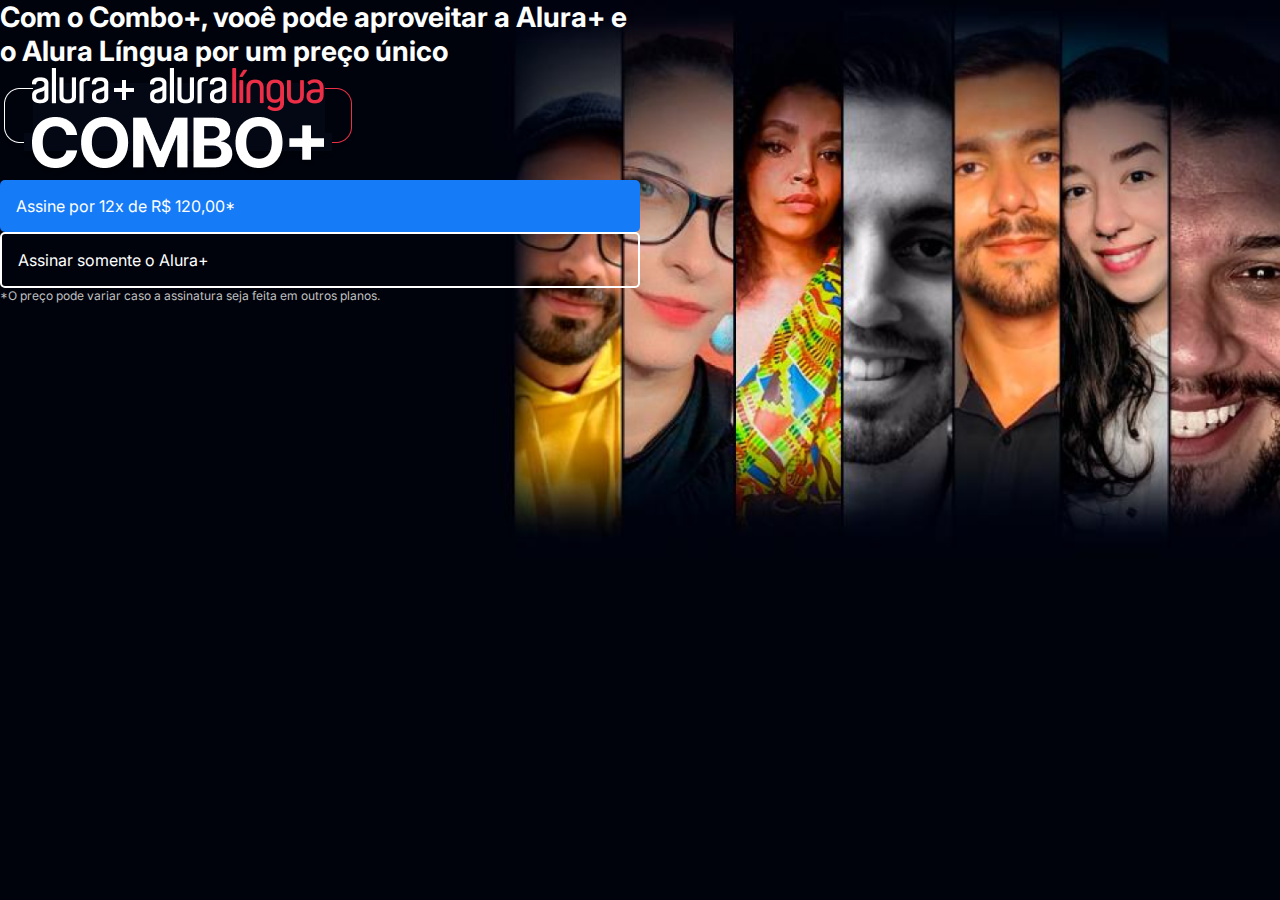
==== curso Alura/index.html @ 6473de14 "Trabalhando com HTML e CSS" ====
<!DOCTYPE html>
<html lang="pt-br">
<head>
    <meta charset="UTF-8">
    <meta name="viewport" content="width=device-width, initial-scale=1.0">
    <title>Alura Plus</title>
    <link rel="stylesheet" href="styles.css">
    <link rel="preconnect" href="https://fonts.googleapis.com">
    <link rel="preconnect" href="https://fonts.gstatic.com" crossorigin>
    <link href="https://fonts.googleapis.com/css2?family=Inter:ital,opsz,wght@0,14..32,100..900;1,14..32,100..900&display=swap" rel="stylesheet">
</head>
<body>
    <section class="container principal">
        <div>
            <h1 class="container__titulo">Com o Combo+, vooê pode aproveitar a Alura+ e o Alura Língua por um preço único</h1>
            <img src="assets/Combo.png" alt="O Combo+ é a junção do Alura+ e o Alura Língua." title="Combo+">
            <a href="www.alura.com.br" class="container__botao">Assine por 12x de R$ 120,00*</a>
            <a href="www.alura.com.br" class="container__botao botao__secundario">Assinar somente o Alura+</a>
            <p class="container__aviso">*O preço pode variar caso a assinatura seja feita em outros planos.</p>
        </div>
        
    </section>
</body>
</html>
---- curso Alura/styles.css ----
:root {
    --branco-principal: #FFFFFF;
    --cinza-secundario: #C0C0C0;
    --botao-azul: #167BF7;
    --cor-de-fundo: #00030C;
    --fonte-principal: 'Inter';
}

body {
    background-color: var(--cor-de-fundo);
    color: var(--branco-principal);
    font-family: var(--fonte-principal);
    font-size: 16px;
    font-weight: 400;
}

* {
    margin: 0;
    padding: 0;
}

.principal {
    background-image: url("assets/Background.png");
    background-repeat: no-repeat;
    background-size: contain;
}

.container {
    height: 100vh;
    display: grid;
    grid-template-columns: 50% 50%;
}

.container__botao {
    background-color: var(--botao-azul);
    border-radius: 5px;
    padding: 1em;
    color: var(--branco-principal);
    display: block;
    text-decoration: none;
}

.botao__secundario {
    background-color: transparent;
    border: 2px solid var(--branco-principal);
}

.container__aviso {
    font-size: 12px;
    color: var(--cinza-secundario);
}

.container__titulo {
    font-size: 28px;
    font-weight: 700;
}
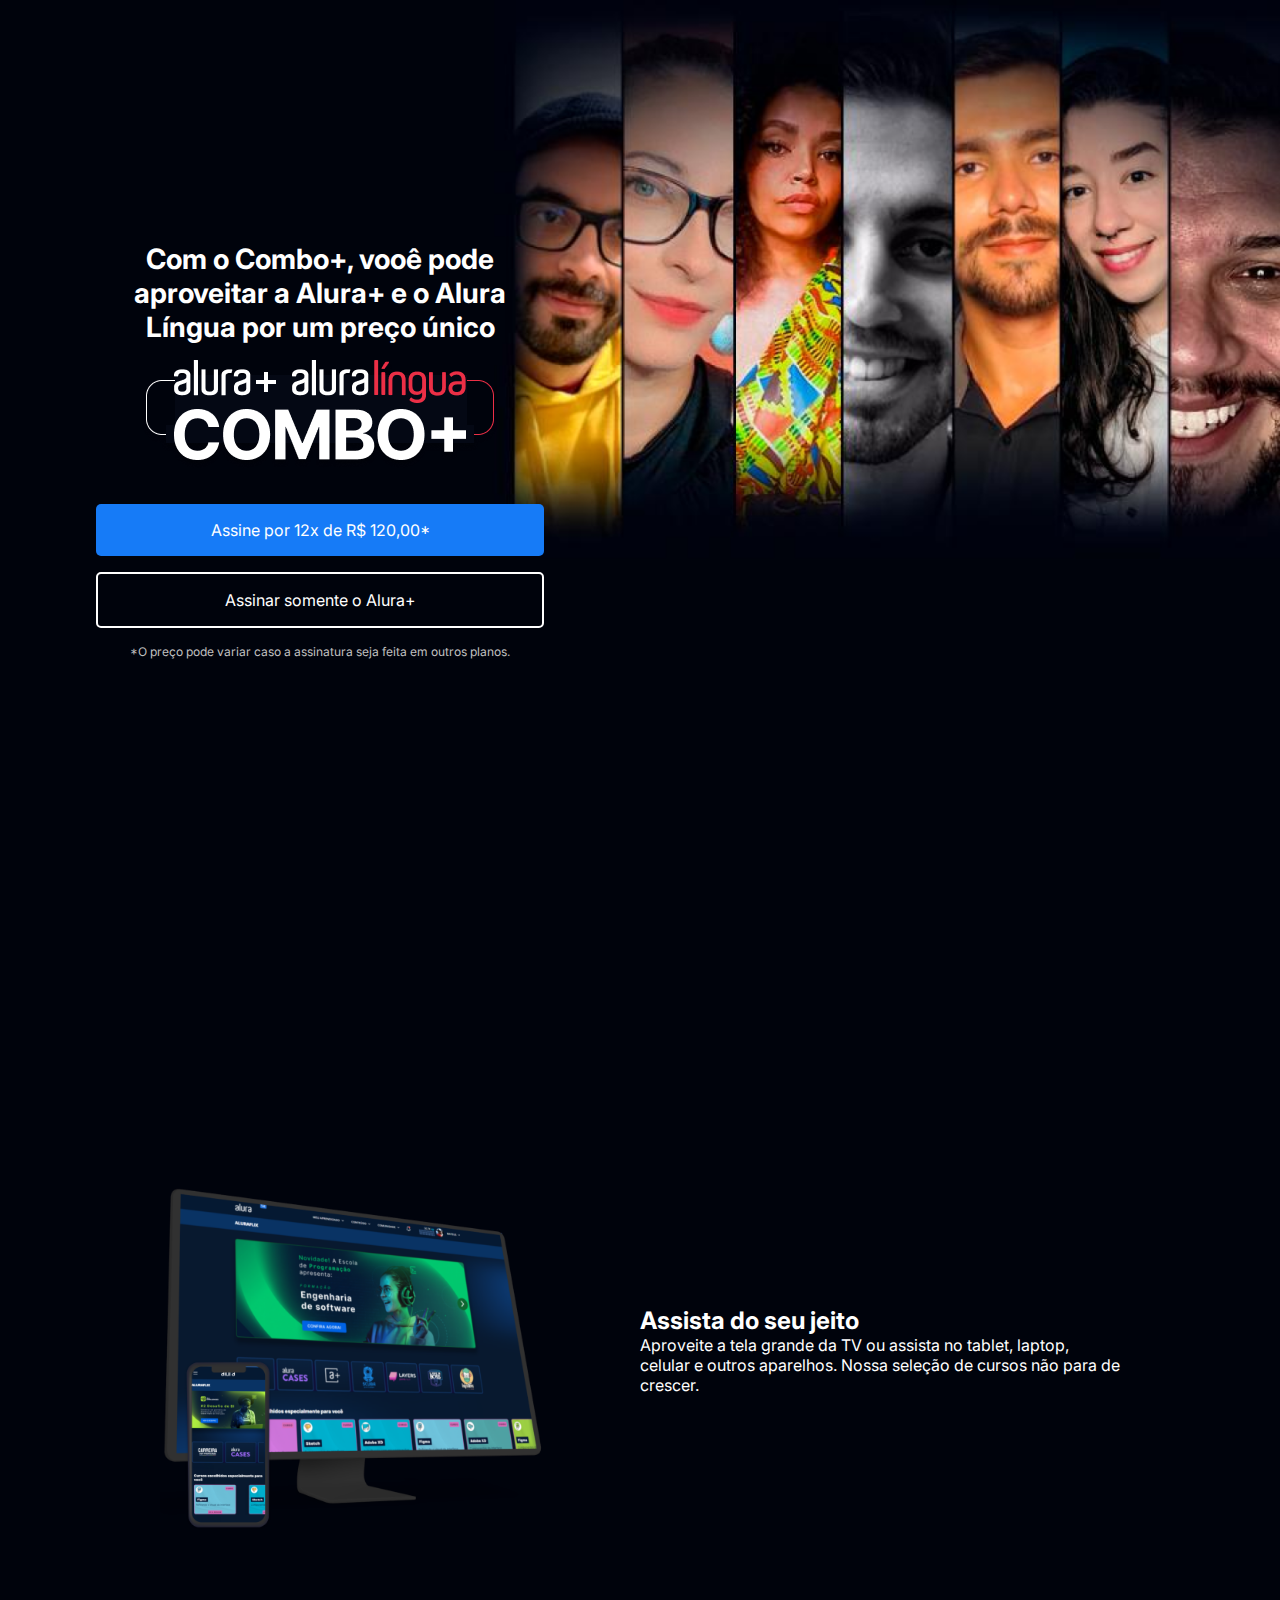
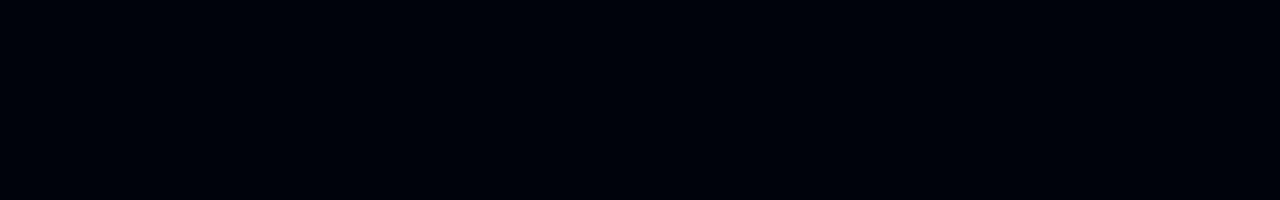
==== commit 4e37194b: "Trabalhando com GRID e Align-items" ====
--- a/curso Alura/index.html
+++ b/curso Alura/index.html
@@ -11,14 +11,23 @@
 </head>
 <body>
     <section class="container principal">
-        <div>
+        <div class="container__caixa">
             <h1 class="container__titulo">Com o Combo+, vooê pode aproveitar a Alura+ e o Alura Língua por um preço único</h1>
-            <img src="assets/Combo.png" alt="O Combo+ é a junção do Alura+ e o Alura Língua." title="Combo+">
+            <img src="assets/Combo.png" alt="O Combo+ é a junção do Alura+ e o Alura Língua." title="Combo+" class="container__imagem">
             <a href="www.alura.com.br" class="container__botao">Assine por 12x de R$ 120,00*</a>
             <a href="www.alura.com.br" class="container__botao botao__secundario">Assinar somente o Alura+</a>
             <p class="container__aviso">*O preço pode variar caso a assinatura seja feita em outros planos.</p>
         </div>
-        
+    </section>
+
+    <section class="container secundario">
+        <img src="assets/Plataformas.png" alt="Um monitor e um celular com o Alura+ aberto." class="secundario__imagem">
+        <div class="container__descricao">
+            <h2 class="descricao__titulo">Assista do seu jeito</h2>
+            <p class="descricao__texto">Aproveite a tela grande da TV ou assista no tablet, laptop, celular e outros aparelhos.
+                Nossa seleção de cursos não para de crescer.
+            </p>
+        </div>
     </section>
 </body>
 </html>--- a/curso Alura/styles.css
+++ b/curso Alura/styles.css
@@ -23,6 +23,8 @@
     background-image: url("assets/Background.png");
     background-repeat: no-repeat;
     background-size: contain;
+    align-items: center;
+    text-align: center;
 }
 
 .container {
@@ -38,6 +40,7 @@
     color: var(--branco-principal);
     display: block;
     text-decoration: none;
+    margin-bottom: 1em;
 }
 
 .botao__secundario {
@@ -53,4 +56,32 @@
 .container__titulo {
     font-size: 28px;
     font-weight: 700;
+}
+
+.container__imagem {
+    margin: 1em 0 2em 0;
+}
+
+.container__caixa {
+    margin: 0 6em;
+}
+
+.secundario__imagem {
+    width: 80%;
+}
+
+.secundario {
+    align-items: center;
+    margin: 0 10em;
+}
+
+.descricao_titulo {
+    font-weight: 700;
+    font-size: 48px;
+    color: var(--branco-principal);
+    margin-bottom: 0.1em;
+}
+
+.descricao_texto {
+    color: var(--cinza-secundario);
 }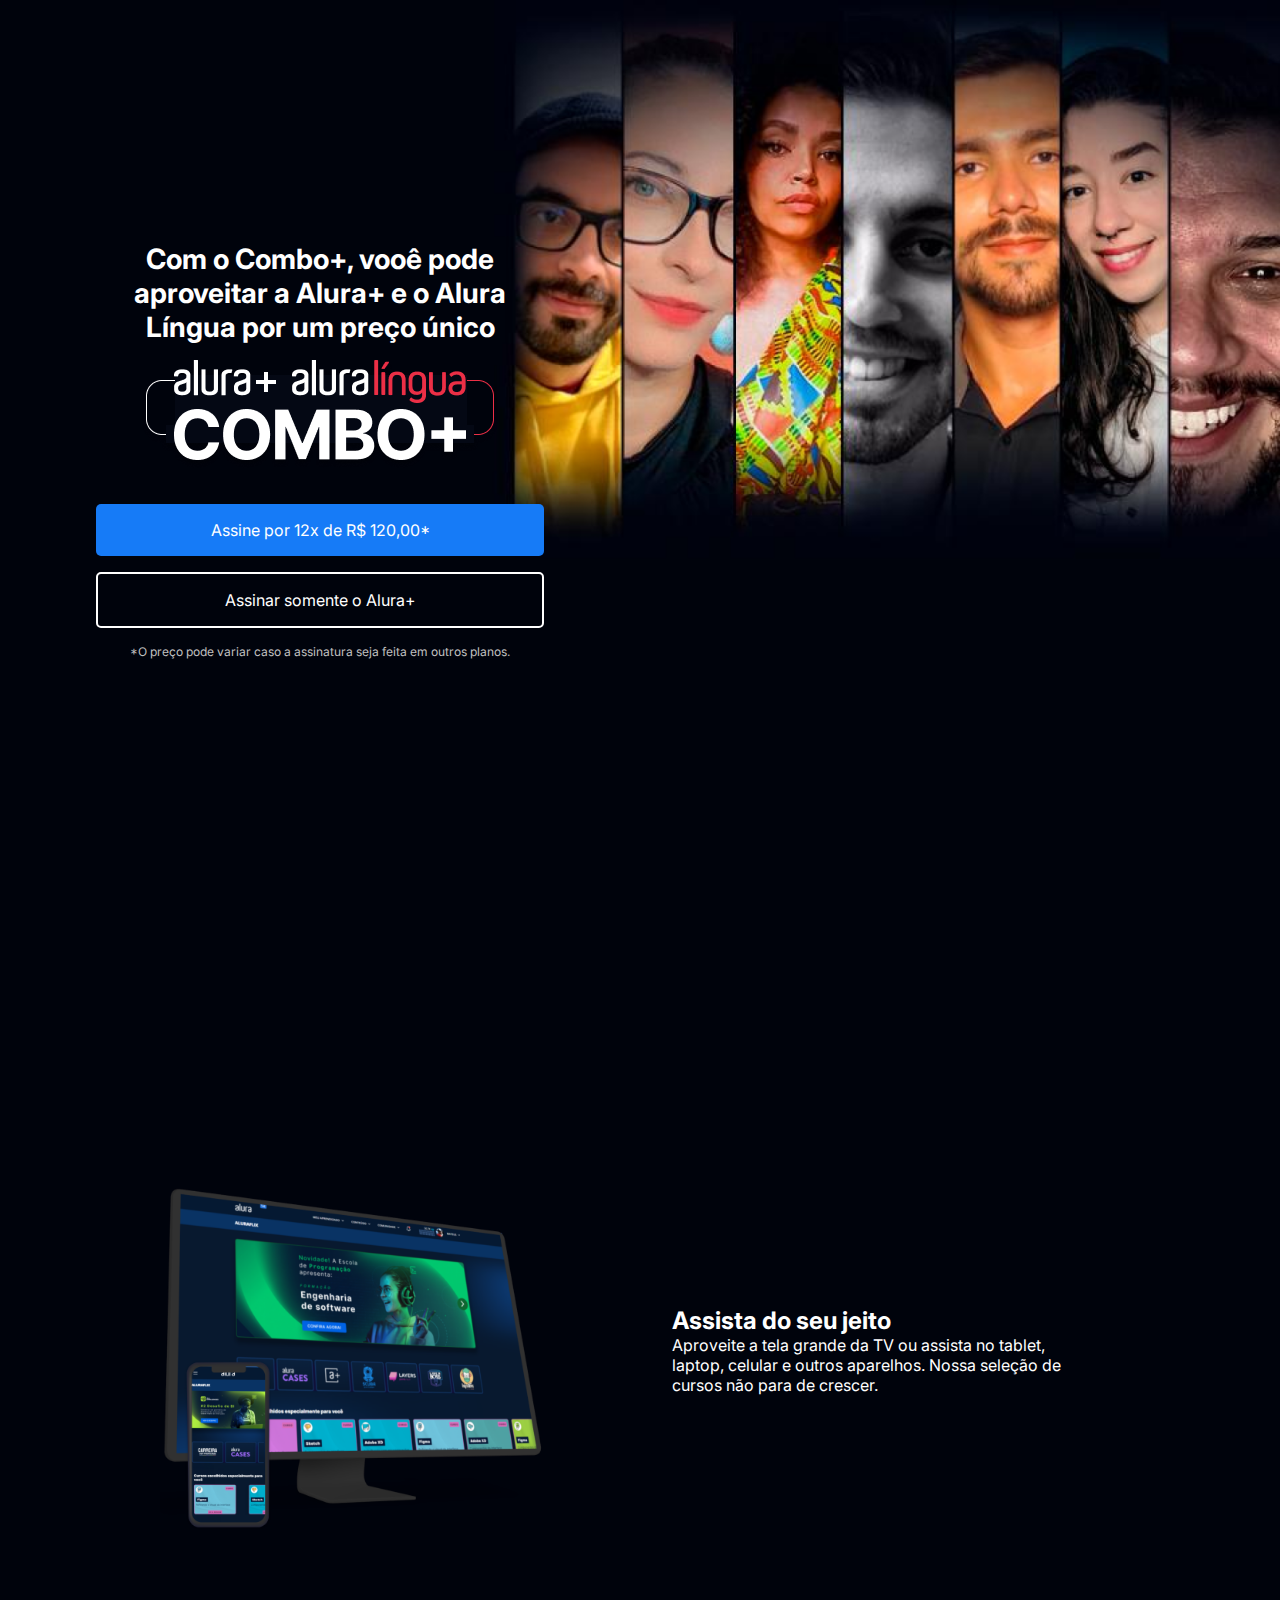
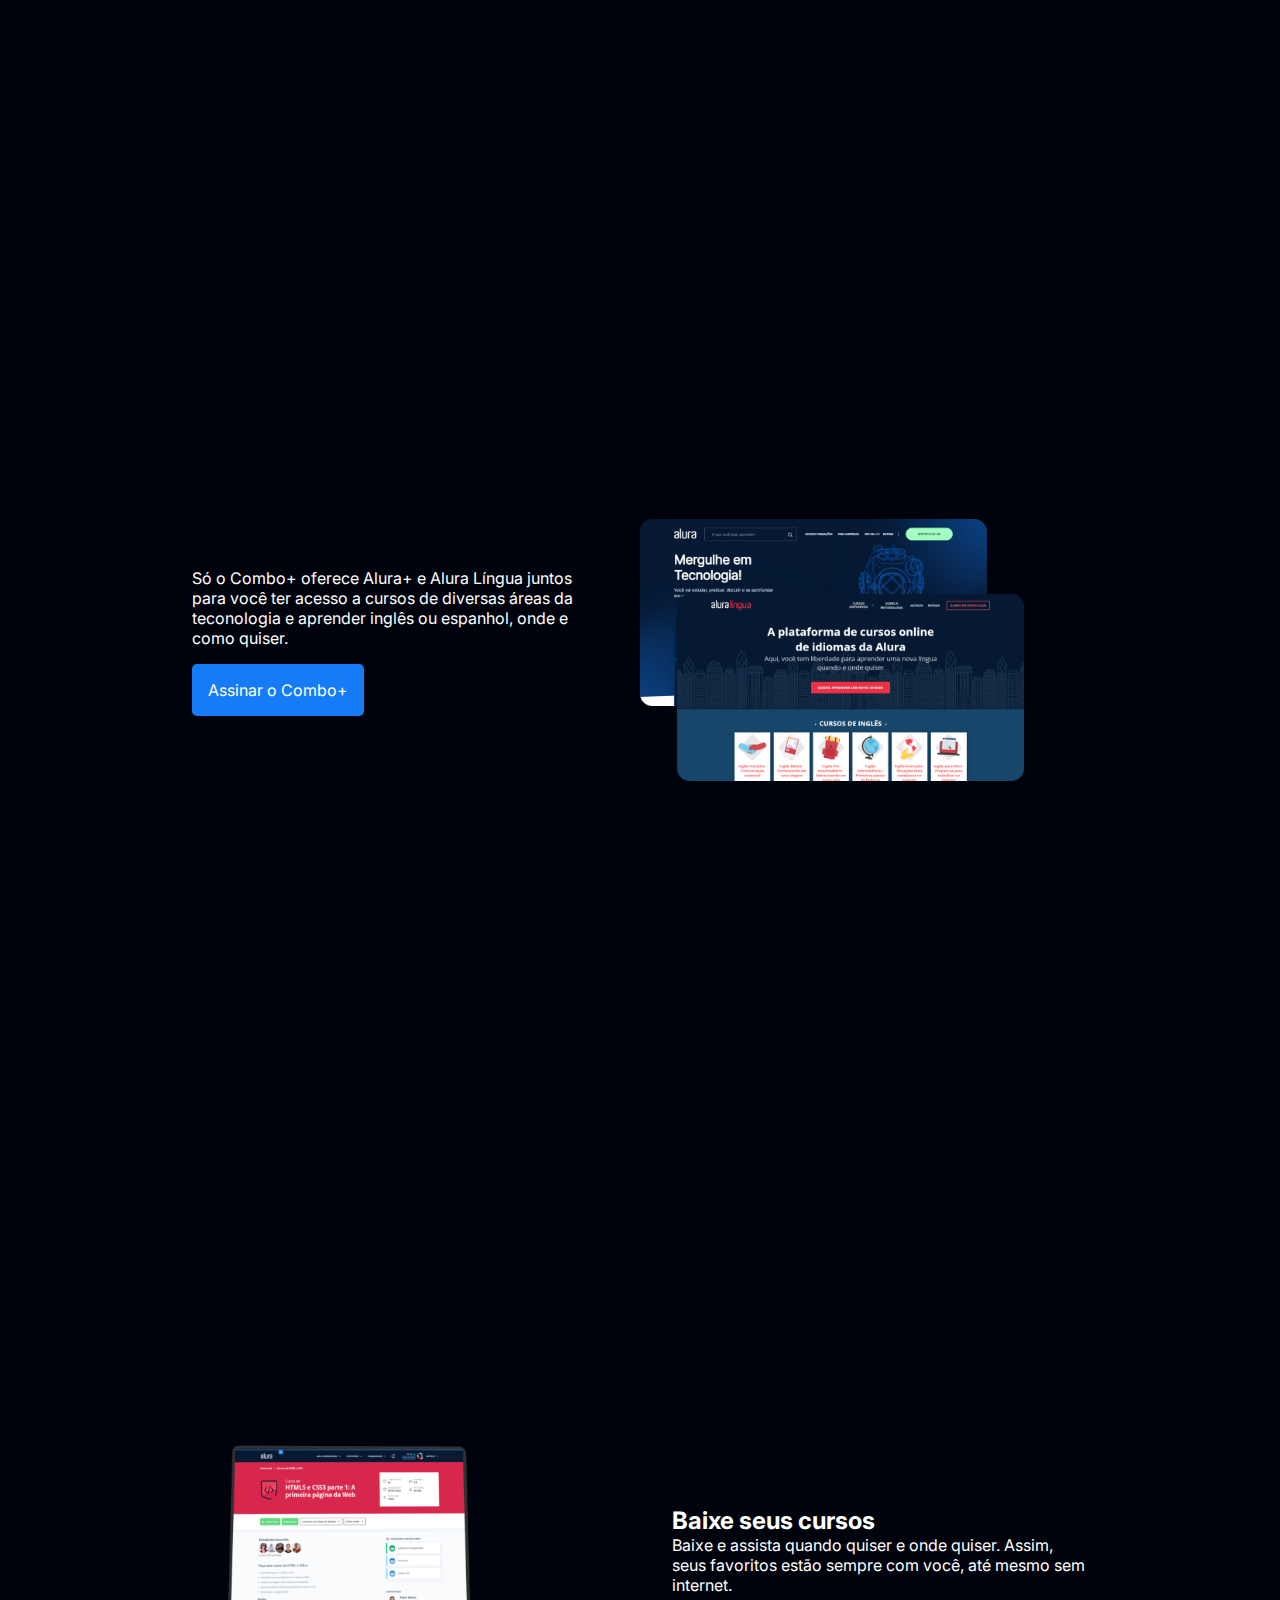
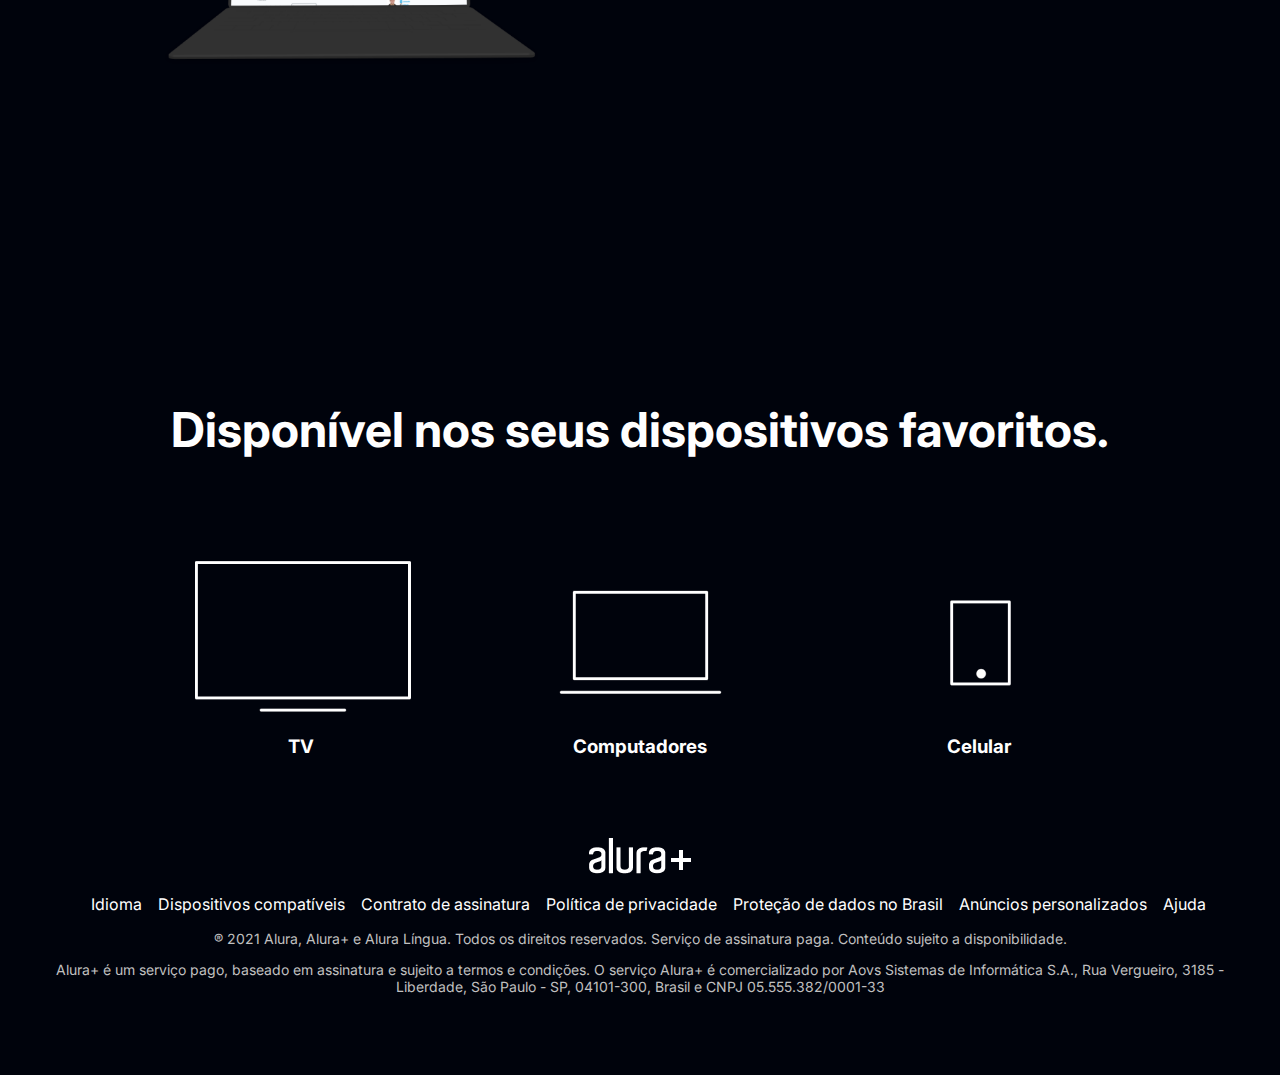
==== commit bbe77743: "Terminando projeto -> Fazendo o footer" ====
--- a/curso Alura/index.html
+++ b/curso Alura/index.html
@@ -21,7 +21,7 @@
     </section>
 
     <section class="container secundario">
-        <img src="assets/Plataformas.png" alt="Um monitor e um celular com o Alura+ aberto." class="secundario__imagem">
+        <img src="assets/Plataformas.png" alt="Um monitor e um celular com o Alura+ aberto." title="Monitor e Celular" class="secundario__imagem">
         <div class="container__descricao">
             <h2 class="descricao__titulo">Assista do seu jeito</h2>
             <p class="descricao__texto">Aproveite a tela grande da TV ou assista no tablet, laptop, celular e outros aparelhos.
@@ -29,5 +29,74 @@
             </p>
         </div>
     </section>
+
+    <section class="container secundario">
+        <div class="container__descricao">
+            <p class="descricao__texto">Só o Combo+ oferece Alura+ e Alura Língua juntos para você ter acesso a cursos
+                de diversas áreas da teconologia e aprender inglês ou espanhol, onde e como quiser.
+            </p>
+            <a href="alura.com.br" class="container__botao secundario__botao">Assinar o Combo+</a>
+        </div>
+        <img src="assets/Telas.png" alt="Tela da Alura Plus e da Alura Língua" class="secundario__imagem">
+    </section>
+
+    <section class="container secundario">
+        <img src="assets/Notebook.png" alt="Notebook com cursos." title="Notebook" class="secundario__imagem">
+        <div class="container__descricao">
+            <h2 class="descricao__titulo">Baixe seus cursos</h2>
+            <p class="descricao__texto">Baixe e assista quando quiser e onde quiser. Assim, seus favoritos estão sempre com você, até mesmo sem internet.</p>
+        </div>
+    </section>
+
+    <section class="dispositivos">
+        <h2 class="dispositivos__titulo">Disponível nos seus dispositivos favoritos.</h2>
+        <ul class="dispositivos__lista">
+            <li>
+                <img src="assets/tv.png" alt="TV" title="TV">
+                <h3 class="lista_item">TV</h3>
+            </li>
+            <li>
+                <img src="assets/computador.png" alt="Computador" title="PC">
+                <h3 class="lista_item">Computadores</h3>
+            </li>
+            <li>
+                <img src="assets/celular.png" alt="Celular" title="Celular">
+                <h3 class="lista_item">Celular</h3>
+            </li>
+        </ul>
+    </section>
+
+    <footer class="rodape">
+        <img src="assets/Logo.png" alt="Alura+" class="rodape__logo">
+        <ul class="rodape__lista">
+            <li class="lista__link">
+                <a href="#">Idioma</a>
+            </li>
+            <li class="lista__link">
+                <a href="#">Dispositivos compatíveis</a>
+            </li>
+            <li class="lista__link">
+                <a href="#">Contrato de assinatura</a>
+            </li>
+            <li class="lista__link">
+                <a href="#">Política de privacidade</a>
+            </li>
+            <li class="lista__link">
+                <a href="#">Proteção de dados no Brasil</a>
+            </li>
+            <li class="lista__link">
+                <a href="#">Anúncios personalizados</a>
+            </li>
+            <li class="lista__link">
+                <a href="#">Ajuda</a>
+            </li>
+        </ul>
+        <p class="rodape__texto">® 2021 Alura, Alura+ e Alura Língua. Todos os direitos reservados. Serviço de assinatura 
+            paga. Conteúdo sujeito a disponibilidade.</p>
+        <p class="rodape__texto">Alura+ é um serviço pago, baseado em assinatura e sujeito a termos e condições. 
+            O serviço Alura+ é comercializado por Aovs Sistemas de Informática S.A., Rua Vergueiro, 3185 - Liberdade, 
+            São Paulo - SP, 04101-300, Brasil e CNPJ 05.555.382/0001-33</p>
+    </footer>
+
 </body>
 </html>--- a/curso Alura/styles.css
+++ b/curso Alura/styles.css
@@ -4,6 +4,7 @@
     --botao-azul: #167BF7;
     --cor-de-fundo: #00030C;
     --fonte-principal: 'Inter';
+    --botao-azul-efeito: #3c92fa;
 }
 
 body {
@@ -84,4 +85,66 @@
 
 .descricao_texto {
     color: var(--cinza-secundario);
+}
+
+.secundario__botao {
+    display: inline-block;
+    margin-top: 1em;
+}
+
+.container__descricao {
+    padding: 2em;
+}
+
+.dispositivos__lista {
+    display: flex;
+    justify-content: center;
+    list-style-type: none;
+    margin: 5em 0;
+}
+
+.dispositivos {
+    text-align: center;
+}
+
+.dispositivos__titulo {
+    font-size: 48px;
+    color: var(--branco-principal);
+}
+
+.lista__item {
+    font-size: 32px;
+    color: var(--fonte-principal);
+}
+
+.rodape__lista {
+    display: flex;
+    justify-content: center;
+    list-style-type: none;
+    margin: 1em;
+}
+
+.lista__link a{
+    text-decoration: none;
+    color: var(--branco-principal);
+    margin-left: 1em;
+}
+
+.rodape__texto {
+    margin: 1em 0;
+    color: var(--cinza-secundario);
+    font-size: 14px;
+}
+
+.rodape {
+    text-align: center;
+    margin: 5em 3em;
+}
+
+.lista__link a:hover{
+    color: var(--botao-azul);
+}
+
+.lista__link a:active {
+    color: purple;
 }